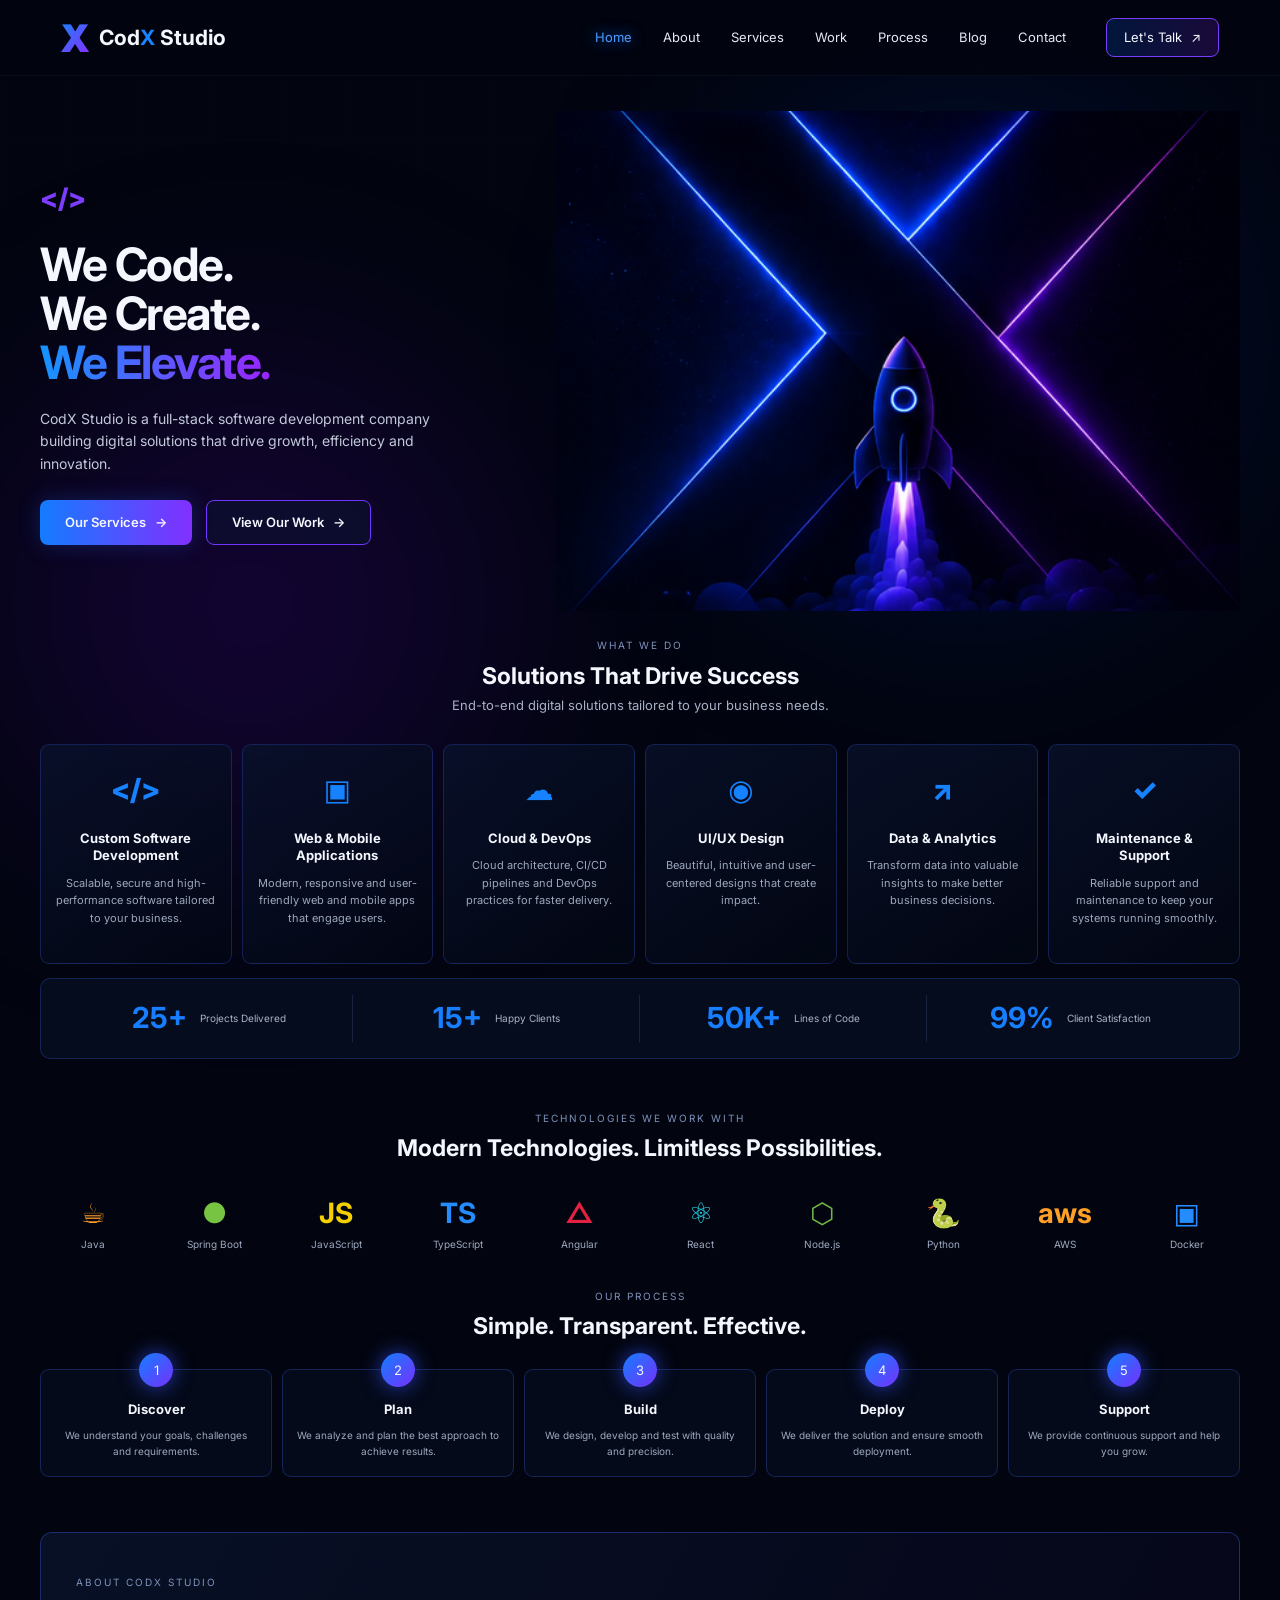
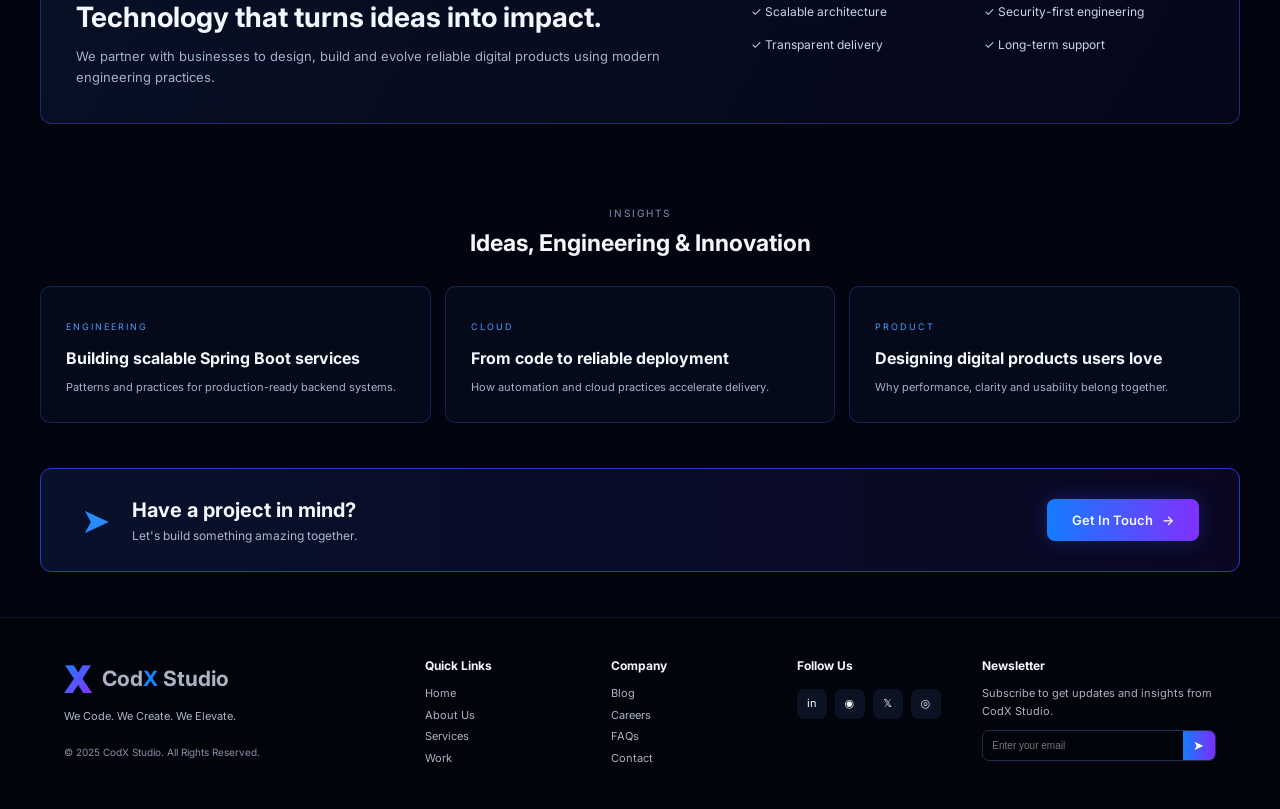
==== index.html @ a3fad28b "code added" ====
<!DOCTYPE html>
<html lang="en">
<head>
  <meta charset="UTF-8" />
  <meta name="viewport" content="width=device-width, initial-scale=1.0" />
  <meta name="description" content="CodX Studio — We Code. We Create. We Elevate." />
  <title>CodX Studio | Software Development</title>
  <link rel="stylesheet" href="css/style.css" />
</head>
<body>
  <div class="bg-grid"></div>
  <div class="glow glow-one"></div>
  <div class="glow glow-two"></div>

  <header class="navbar">
    <a href="#home" class="brand">
      <span class="brand-mark">X</span>
      <span>Cod<span class="brand-x">X</span> Studio</span>
    </a>

    <button class="menu-toggle" aria-label="Open menu">☰</button>

    <nav class="nav-links">
      <a class="active" href="#home">Home</a>
      <a href="#about">About</a>
      <a href="#services">Services</a>
      <a href="#work">Work</a>
      <a href="#process">Process</a>
      <a href="#blog">Blog</a>
      <a href="#contact">Contact</a>
      <a class="mobile-talk" href="#contact">Let's Talk ↗</a>
    </nav>

    <a class="nav-cta" href="#contact">Let's Talk <span>↗</span></a>
  </header>

  <main>
    <section id="home" class="hero section">
      <div class="hero-copy">
        <div class="code-symbol">&lt;/&gt;</div>
        <h1>We Code.<br />We Create.<br /><span>We Elevate.</span></h1>
        <p>CodX Studio is a full-stack software development company building digital solutions that drive growth, efficiency and innovation.</p>
        <div class="hero-actions">
          <a class="btn primary" href="#services">Our Services <span>→</span></a>
          <a class="btn secondary" href="#work">View Our Work <span>→</span></a>
        </div>
      </div>

      <div class="hero-art" aria-hidden="true">
        <div class="neon-x x-one"></div>
        <div class="neon-x x-two"></div>
        <div class="rocket">
          <div class="rocket-window"></div>
          <div class="fin fin-left"></div>
          <div class="fin fin-right"></div>
          <div class="flame"><i></i><i></i><i></i></div>
        </div>
        <div class="clouds"></div>
      </div>
    </section>

    <section id="services" class="section services">
      <div class="section-heading">
        <span>WHAT WE DO</span>
        <h2>Solutions That Drive Success</h2>
        <p>End-to-end digital solutions tailored to your business needs.</p>
      </div>

      <div class="service-grid">
        <article class="service-card">
          <div class="service-icon">&lt;/&gt;</div>
          <h3>Custom Software<br />Development</h3>
          <p>Scalable, secure and high-performance software tailored to your business.</p>
        </article>
        <article class="service-card">
          <div class="service-icon">▣</div>
          <h3>Web &amp; Mobile<br />Applications</h3>
          <p>Modern, responsive and user-friendly web and mobile apps that engage users.</p>
        </article>
        <article class="service-card">
          <div class="service-icon">☁</div>
          <h3>Cloud &amp; DevOps</h3>
          <p>Cloud architecture, CI/CD pipelines and DevOps practices for faster delivery.</p>
        </article>
        <article class="service-card">
          <div class="service-icon">◉</div>
          <h3>UI/UX Design</h3>
          <p>Beautiful, intuitive and user-centered designs that create impact.</p>
        </article>
        <article class="service-card">
          <div class="service-icon">↗</div>
          <h3>Data &amp; Analytics</h3>
          <p>Transform data into valuable insights to make better business decisions.</p>
        </article>
        <article class="service-card">
          <div class="service-icon">✓</div>
          <h3>Maintenance &amp;<br />Support</h3>
          <p>Reliable support and maintenance to keep your systems running smoothly.</p>
        </article>
      </div>

      <div class="stats">
        <div><strong>25+</strong><span>Projects Delivered</span></div>
        <div><strong>15+</strong><span>Happy Clients</span></div>
        <div><strong>50K+</strong><span>Lines of Code</span></div>
        <div><strong>99%</strong><span>Client Satisfaction</span></div>
      </div>
    </section>

    <section id="work" class="section technologies">
      <div class="section-heading">
        <span>TECHNOLOGIES WE WORK WITH</span>
        <h2>Modern Technologies. Limitless Possibilities.</h2>
      </div>
      <div class="tech-grid">
        <div><b>☕</b><span>Java</span></div>
        <div><b>●</b><span>Spring Boot</span></div>
        <div><b>JS</b><span>JavaScript</span></div>
        <div><b>TS</b><span>TypeScript</span></div>
        <div><b>△</b><span>Angular</span></div>
        <div><b>⚛</b><span>React</span></div>
        <div><b>⬡</b><span>Node.js</span></div>
        <div><b>🐍</b><span>Python</span></div>
        <div><b>aws</b><span>AWS</span></div>
        <div><b>▣</b><span>Docker</span></div>
      </div>
    </section>

    <section id="process" class="section process">
      <div class="section-heading">
        <span>OUR PROCESS</span>
        <h2>Simple. Transparent. Effective.</h2>
      </div>
      <div class="process-grid">
        <article><i>1</i><h3>Discover</h3><p>We understand your goals, challenges and requirements.</p></article>
        <article><i>2</i><h3>Plan</h3><p>We analyze and plan the best approach to achieve results.</p></article>
        <article><i>3</i><h3>Build</h3><p>We design, develop and test with quality and precision.</p></article>
        <article><i>4</i><h3>Deploy</h3><p>We deliver the solution and ensure smooth deployment.</p></article>
        <article><i>5</i><h3>Support</h3><p>We provide continuous support and help you grow.</p></article>
      </div>
    </section>

    <section id="about" class="section about">
      <div class="about-card">
        <div>
          <span class="eyebrow">ABOUT CODX STUDIO</span>
          <h2>Technology that turns ideas into impact.</h2>
          <p>We partner with businesses to design, build and evolve reliable digital products using modern engineering practices.</p>
        </div>
        <div class="about-points">
          <span>✓ Scalable architecture</span>
          <span>✓ Security-first engineering</span>
          <span>✓ Transparent delivery</span>
          <span>✓ Long-term support</span>
        </div>
      </div>
    </section>

    <section id="blog" class="section blog">
      <div class="section-heading">
        <span>INSIGHTS</span>
        <h2>Ideas, Engineering &amp; Innovation</h2>
      </div>
      <div class="blog-grid">
        <article><span>ENGINEERING</span><h3>Building scalable Spring Boot services</h3><p>Patterns and practices for production-ready backend systems.</p></article>
        <article><span>CLOUD</span><h3>From code to reliable deployment</h3><p>How automation and cloud practices accelerate delivery.</p></article>
        <article><span>PRODUCT</span><h3>Designing digital products users love</h3><p>Why performance, clarity and usability belong together.</p></article>
      </div>
    </section>

    <section id="contact" class="section contact">
      <div class="contact-card">
        <div class="contact-icon">➤</div>
        <div>
          <h2>Have a project in mind?</h2>
          <p>Let's build something amazing together.</p>
        </div>
        <a class="btn primary" href="mailto:contact@codxstudio.com">Get In Touch <span>→</span></a>
      </div>
    </section>
  </main>

  <footer>
    <div class="footer-brand">
      <a href="#home" class="brand"><span class="brand-mark">X</span><span>Cod<span class="brand-x">X</span> Studio</span></a>
      <p>We Code. We Create. We Elevate.</p>
      <small>© 2025 CodX Studio. All Rights Reserved.</small>
    </div>
    <div>
      <h4>Quick Links</h4>
      <a href="#home">Home</a><a href="#about">About Us</a><a href="#services">Services</a><a href="#work">Work</a>
    </div>
    <div>
      <h4>Company</h4>
      <a href="#blog">Blog</a><a href="#">Careers</a><a href="#">FAQs</a><a href="#contact">Contact</a>
    </div>
    <div>
      <h4>Follow Us</h4>
      <div class="socials"><a href="#">in</a><a href="#">◉</a><a href="#">𝕏</a><a href="#">◎</a></div>
    </div>
    <div>
      <h4>Newsletter</h4>
      <p>Subscribe to get updates and insights from CodX Studio.</p>
      <form id="newsletter">
        <input type="email" placeholder="Enter your email" required />
        <button type="submit">➤</button>
      </form>
    </div>
  </footer>

  <script src="js/main.js"></script>
</body>
</html>
---- css/style.css ----
@import url('https://fonts.googleapis.com/css2?family=Inter:wght@400;500;600;700;800&display=swap');

:root{
  --bg:#02050f;--panel:#070d1c;--text:#f5f7ff;--muted:#a7b0c5;
  --blue:#1677ff;--cyan:#12a9ff;--purple:#8b35ff;--border:rgba(65,110,255,.35);
}
*{box-sizing:border-box;margin:0;padding:0}
html{scroll-behavior:smooth}
body{font-family:Inter,system-ui,sans-serif;background:var(--bg);color:var(--text);line-height:1.6;overflow-x:hidden}
a{color:inherit;text-decoration:none}
.bg-grid{position:fixed;inset:0;pointer-events:none;opacity:.14;background-image:linear-gradient(rgba(60,100,255,.15) 1px,transparent 1px),linear-gradient(90deg,rgba(60,100,255,.15) 1px,transparent 1px);background-size:70px 70px;mask-image:linear-gradient(to bottom,black,transparent 85%);z-index:-2}
.glow{position:fixed;width:500px;height:500px;border-radius:50%;filter:blur(130px);opacity:.15;pointer-events:none;z-index:-1}
.glow-one{background:#004dff;top:10%;right:5%}.glow-two{background:#7b00ff;bottom:5%;left:0}
.navbar{height:76px;display:flex;align-items:center;justify-content:space-between;padding:0 4.8%;position:sticky;top:0;z-index:50;background:rgba(2,5,15,.78);backdrop-filter:blur(16px);border-bottom:1px solid rgba(80,110,200,.08)}
.brand{display:flex;align-items:center;gap:10px;font-size:21px;font-weight:700;white-space:nowrap}
.brand-mark{font-size:38px;line-height:1;font-weight:900;background:linear-gradient(135deg,#1685ff,#8c2cff);-webkit-background-clip:text;color:transparent}
.brand-x{color:#1685ff}
.nav-links{display:flex;gap:31px;margin-left:auto;margin-right:40px}.nav-links a{font-size:13px;color:#e6e9f5;transition:.25s}.nav-links a:hover,.nav-links a.active{color:#4d9cff;text-shadow:0 0 15px #147bff}
.nav-cta,.btn{display:inline-flex;align-items:center;justify-content:center;gap:9px;border-radius:8px;transition:.25s}
.nav-cta{padding:8px 17px;border:1px solid #783cff;background:linear-gradient(90deg,rgba(0,105,255,.18),rgba(139,40,255,.18));font-size:13px}.nav-cta:hover{box-shadow:0 0 25px rgba(60,90,255,.4)}
.menu-toggle{display:none;background:none;border:0;color:white;font-size:24px}
.section{width:min(94%,1200px);margin:auto}
.hero{min-height:500px;display:grid;grid-template-columns:43% 57%;align-items:center;position:relative;padding-top:35px}
.code-symbol{font-size:27px;color:#7e3cff;font-weight:800;margin-bottom:20px}
.hero h1{font-size:46px;line-height:1.06;letter-spacing:-1.5px;margin-bottom:21px}.hero h1 span{background:linear-gradient(90deg,#1594ff,#9a25ff);-webkit-background-clip:text;color:transparent}
.hero-copy>p{max-width:420px;color:#c1c9db;font-size:14px}.hero-actions{display:flex;gap:14px;margin-top:25px}
.btn{padding:11px 25px;font-size:13px;font-weight:600}.btn.primary{background:linear-gradient(90deg,#147cff,#8130ff);box-shadow:0 0 22px rgba(37,101,255,.25)}.btn.secondary{border:1px solid #7137ff;background:rgba(10,20,50,.5)}.btn:hover{transform:translateY(-2px);filter:brightness(1.15)}
.hero-art{height:500px;position:relative;overflow:hidden;background:url('../assets/hero-art.png') center center/100% auto no-repeat}.neon-x{position:absolute;width:310px;height:310px;transform:rotate(45deg);border:2px solid #1680ff;box-shadow:0 0 12px #0878ff,0 0 40px rgba(0,110,255,.35)}.x-one{right:90px;top:-85px}.x-two{right:-80px;top:85px;border-color:#b52cff;box-shadow:0 0 12px #a22cff,0 0 45px rgba(160,0,255,.25)}
.rocket{position:absolute;width:60px;height:155px;right:205px;top:210px;border-radius:50% 50% 45% 45%;background:linear-gradient(90deg,#0a1640,#152a65 50%,#0a163d);border:2px solid #6d8eff;box-shadow:0 0 20px rgba(44,112,255,.7);transform:rotate(0deg);z-index:4}.rocket:before{content:"";position:absolute;left:12px;top:-20px;border-left:17px solid transparent;border-right:17px solid transparent;border-bottom:24px solid #203c87}.rocket-window{width:22px;height:22px;border-radius:50%;border:3px solid #4da4ff;position:absolute;left:17px;top:43px;box-shadow:0 0 12px #168cff}.fin{position:absolute;bottom:12px;width:22px;height:55px;background:#182c69;border:1px solid #6684ff}.fin-left{left:-18px;transform:skewY(35deg)}.fin-right{right:-18px;transform:skewY(-35deg)}.flame{position:absolute;left:11px;bottom:-75px;width:35px;height:85px;background:linear-gradient(#9a42ff,#176cff,transparent);clip-path:polygon(25% 0,75% 0,100% 55%,55% 100%,0 55%);filter:blur(1px)}.flame i{position:absolute;width:7px;height:55px;background:#fff;border-radius:50%;left:14px;top:8px;filter:blur(3px)}.clouds{position:absolute;bottom:5px;left:5%;width:90%;height:85px;background:radial-gradient(ellipse at 15% 70%,#111a5b 0 15%,transparent 16%),radial-gradient(ellipse at 30% 65%,#111a5b 0 18%,transparent 19%),radial-gradient(ellipse at 48% 75%,#10185a 0 20%,transparent 21%),radial-gradient(ellipse at 68% 65%,#10185a 0 17%,transparent 18%),radial-gradient(ellipse at 85% 75%,#10185a 0 18%,transparent 19%);filter:blur(2px)}
.section-heading{text-align:center;margin:20px 0 28px}.section-heading>span,.eyebrow{font-size:10px;letter-spacing:2px;color:#7f92ba}.section-heading h2{font-size:23px;line-height:1.25;margin:5px 0}.section-heading p{font-size:13px;color:var(--muted)}
.service-grid{display:grid;grid-template-columns:repeat(6,1fr);gap:10px}.service-card{min-height:220px;border:1px solid rgba(67,105,255,.25);border-radius:9px;padding:22px 14px;text-align:center;background:linear-gradient(145deg,rgba(9,18,43,.82),rgba(3,7,20,.8));transition:.3s}.service-card:hover{transform:translateY(-5px);border-color:#216cff;box-shadow:0 12px 40px rgba(15,82,255,.12)}.service-icon{font-size:29px;font-weight:800;color:#1682ff;margin-bottom:16px}.service-card h3{font-size:13px;line-height:1.35}.service-card p{font-size:11px;color:#9da8bd;margin-top:10px;line-height:1.6}
.stats{margin-top:14px;border:1px solid rgba(67,105,255,.25);border-radius:10px;padding:16px 25px;display:grid;grid-template-columns:repeat(4,1fr);background:rgba(8,16,36,.7)}.stats div{display:flex;align-items:center;gap:13px;justify-content:center;border-right:1px solid rgba(95,120,190,.22)}.stats div:last-child{border:0}.stats strong{font-size:29px;color:#167eff}.stats span{font-size:10px;color:#aab3c7}
.technologies{padding-top:25px}.tech-grid{display:grid;grid-template-columns:repeat(10,1fr);gap:15px}.tech-grid div{text-align:center;color:#9ea9c0;font-size:10px}.tech-grid b{height:45px;display:block;font-size:28px;color:#2185ff;line-height:45px}.tech-grid div:nth-child(1) b{color:#ff9f27}.tech-grid div:nth-child(2) b{color:#76c442}.tech-grid div:nth-child(3) b{color:#f5d000}.tech-grid div:nth-child(4) b{color:#258cff}.tech-grid div:nth-child(5) b{color:#e32143}.tech-grid div:nth-child(6) b{color:#27d9f2}.tech-grid div:nth-child(7) b{color:#70b647}.tech-grid div:nth-child(8) b{color:#4fa4ff}.tech-grid div:nth-child(9) b{color:#ff9f27}.tech-grid div:nth-child(10) b{color:#258cff}
.process{padding-top:10px}.process-grid{display:grid;grid-template-columns:repeat(5,1fr);gap:10px}.process-grid article{position:relative;text-align:center;border:1px solid rgba(67,105,255,.28);border-radius:9px;padding:29px 14px 17px;background:rgba(7,14,31,.65)}.process-grid i{position:absolute;top:-17px;left:50%;transform:translateX(-50%);width:34px;height:34px;border-radius:50%;display:grid;place-items:center;background:linear-gradient(135deg,#147dff,#7532ff);font-style:normal;font-size:13px;box-shadow:0 0 20px rgba(54,79,255,.7)}.process-grid h3{font-size:13px}.process-grid p{font-size:10px;color:#9da8bd;margin-top:7px}
.about{padding-top:55px}.about-card{display:grid;grid-template-columns:1.4fr 1fr;gap:40px;padding:35px;border:1px solid var(--border);border-radius:12px;background:linear-gradient(120deg,rgba(9,19,43,.8),rgba(8,7,30,.7))}.about-card h2{font-size:28px;line-height:1.2;margin:7px 0 12px}.about-card p{color:var(--muted);font-size:13px}.about-points{display:grid;grid-template-columns:1fr 1fr;gap:14px;align-content:center}.about-points span{font-size:12px;color:#cbd4e8}
.blog{padding-top:55px}.blog-grid{display:grid;grid-template-columns:repeat(3,1fr);gap:14px}.blog-grid article{border:1px solid rgba(67,105,255,.25);border-radius:10px;padding:25px;background:rgba(7,14,31,.7)}.blog-grid span{font-size:9px;color:#4e9bff;letter-spacing:2px}.blog-grid h3{font-size:16px;margin:8px 0}.blog-grid p{font-size:11px;color:var(--muted)}
.contact{padding:45px 0}.contact-card{display:flex;align-items:center;gap:22px;border:1px solid #2738c8;border-radius:11px;padding:23px 40px;background:linear-gradient(90deg,rgba(9,20,48,.85),rgba(12,8,38,.85))}.contact-icon{font-size:35px;color:#278dff}.contact-card h2{font-size:20px}.contact-card p{font-size:12px;color:#abb5c8}.contact-card .btn{margin-left:auto}
footer{border-top:1px solid rgba(80,110,180,.15);padding:38px 5%;display:grid;grid-template-columns:1.7fr .8fr .8fr .8fr 1.2fr;gap:30px;background:#01040b}footer .brand{margin-bottom:10px}footer p,footer a{display:block;font-size:11px;color:#aab3c5;margin:4px 0}footer h4{font-size:12px;margin-bottom:10px}footer small{font-size:10px;color:#8790a4;display:block;margin-top:18px}.socials{display:flex;gap:8px}.socials a{width:30px;height:30px;border-radius:7px;background:#0b1224;display:grid;place-items:center;color:white}.socials a:hover{background:#17265b}#newsletter{display:flex;margin-top:10px;border:1px solid #202d4d;border-radius:7px;overflow:hidden}#newsletter input{min-width:0;width:100%;background:transparent;border:0;outline:0;color:white;padding:9px;font-size:10px}#newsletter button{border:0;background:linear-gradient(90deg,#147dff,#7c2dff);color:#fff;width:38px}
@media(max-width:900px){.nav-links{display:none}.nav-cta{margin-left:auto;margin-right:15px}.menu-toggle{display:block}.hero{grid-template-columns:1fr}.hero-art{position:absolute;inset:0;opacity:.35;z-index:-1}.hero-copy{padding:55px 5%}.service-grid{grid-template-columns:repeat(3,1fr)}.tech-grid{grid-template-columns:repeat(5,1fr)}.process-grid{grid-template-columns:repeat(2,1fr)}footer{grid-template-columns:repeat(2,1fr)}}
@media(max-width:600px){.navbar{padding:0 20px}.brand{font-size:18px}.nav-cta{display:none}.hero{min-height:600px}.hero h1{font-size:39px}.hero-actions{flex-direction:column;width:fit-content}.service-grid,.blog-grid,.process-grid,.stats{grid-template-columns:1fr}.tech-grid{grid-template-columns:repeat(2,1fr)}.stats div{border-right:0;border-bottom:1px solid rgba(95,120,190,.22);padding:10px}.about-card{grid-template-columns:1fr;padding:25px}.contact-card{flex-wrap:wrap;padding:25px}.contact-card .btn{margin-left:0}footer{grid-template-columns:1fr}}

.hero-art .neon-x,.hero-art .rocket,.hero-art .clouds{display:none}

/* Responsive mobile navigation */
.mobile-talk{display:none}
@media(max-width:900px){
  .menu-toggle{display:block;cursor:pointer;z-index:60}
  .nav-links{
    display:none;
    position:absolute;
    top:76px;
    left:15px;
    right:15px;
    margin:0;
    padding:14px;
    flex-direction:column;
    gap:0;
    background:rgba(3,7,20,.98);
    border:1px solid rgba(67,105,255,.4);
    border-radius:12px;
    box-shadow:0 18px 45px rgba(0,0,0,.45);
    z-index:55;
  }
  .nav-links.mobile-open{display:flex}
  .nav-links a{display:block;padding:12px 14px;border-radius:7px}
  .nav-links a:hover,.nav-links a.active{background:rgba(25,83,210,.14)}
  .nav-links .mobile-talk{
    display:block;
    margin-top:8px;
    text-align:center;
    background:linear-gradient(90deg,#147cff,#8130ff);
    color:#fff;
  }
  .nav-cta{display:inline-flex;margin-left:auto;margin-right:14px}
}
@media(max-width:600px){
  .nav-cta{display:none}
  .hero-art{background-size:auto 100%;background-position:center center;opacity:.38}
}
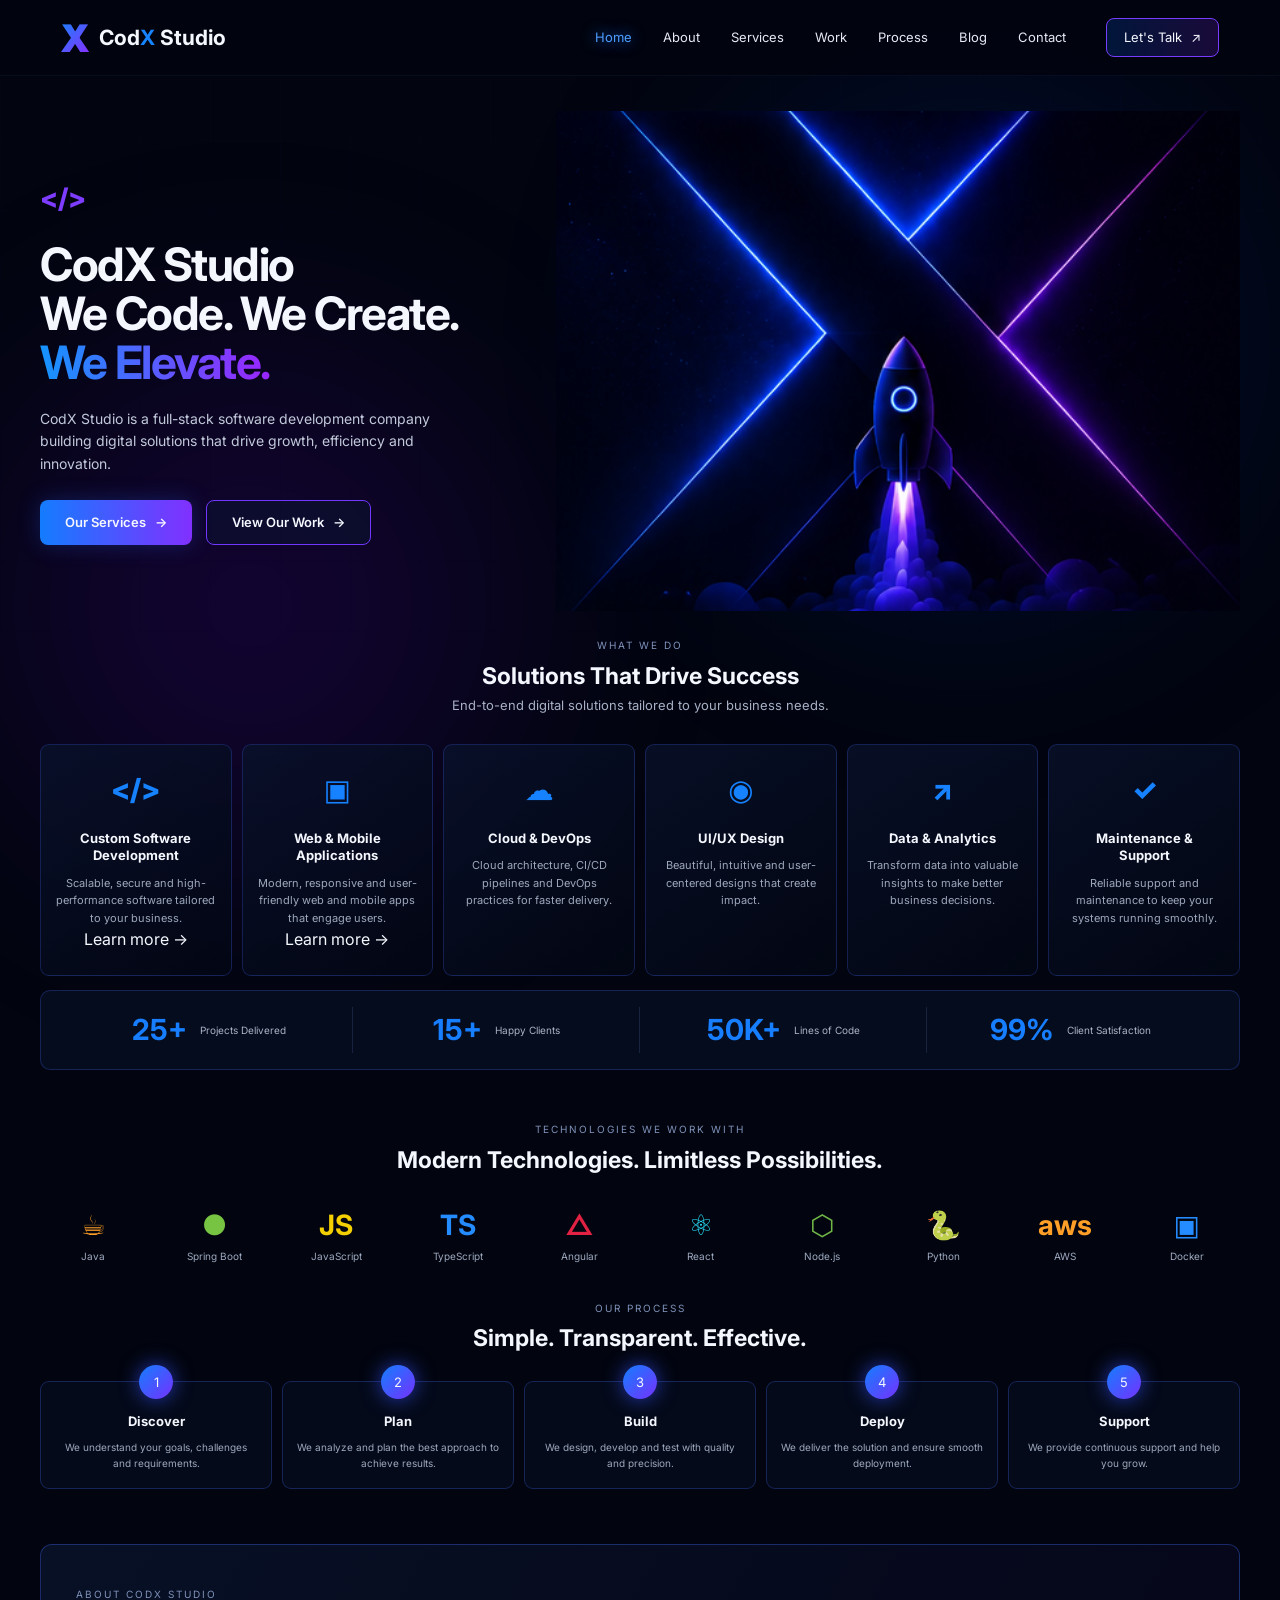
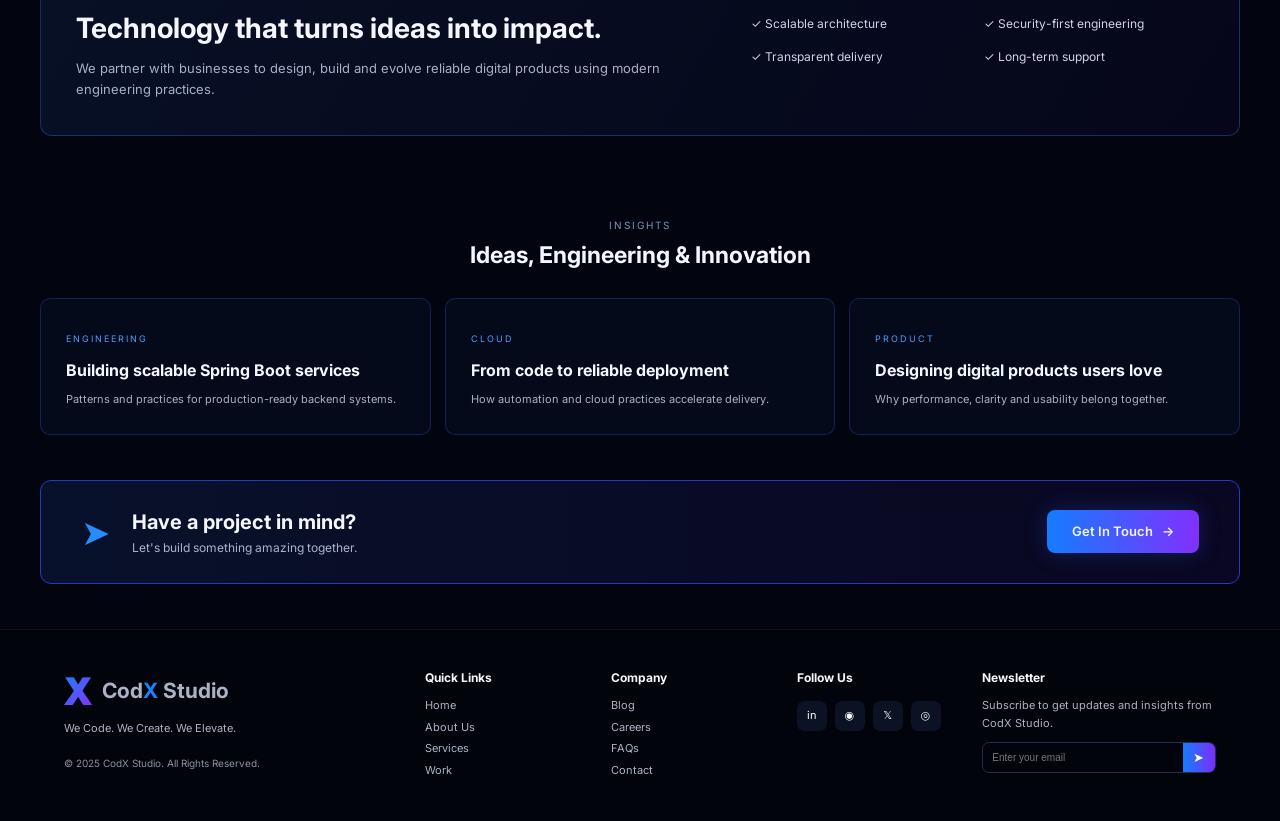
==== commit 2f617871: "meta tag added" ====
--- a/index.html
+++ b/index.html
@@ -3,9 +3,33 @@
 <head>
   <meta charset="UTF-8" />
   <meta name="viewport" content="width=device-width, initial-scale=1.0" />
-  <meta name="description" content="CodX Studio — We Code. We Create. We Elevate." />
-  <title>CodX Studio | Software Development</title>
+  <meta name="robots" content="index, follow, max-snippet:-1, max-image-preview:large, max-video-preview:-1" />
+  <meta name="description" content="CodX Studio builds custom software, web applications, cloud solutions, and digital products that help businesses grow faster and operate smarter." />
+  <meta name="keywords" content="CodX Studio, software development company, custom software, web development, mobile apps, cloud solutions, UI/UX design, digital products" />
+  <meta name="author" content="CodX Studio" />
+  <meta property="og:title" content="CodX Studio | Custom Software Development Company" />
+  <meta property="og:description" content="CodX Studio builds custom software, web applications, cloud solutions, and digital products that help businesses grow faster." />
+  <meta property="og:type" content="website" />
+  <meta property="og:url" content="https://www.codxstudio.com/" />
+  <meta name="twitter:card" content="summary_large_image" />
+  <meta name="twitter:title" content="CodX Studio | Custom Software Development Company" />
+  <meta name="twitter:description" content="CodX Studio builds custom software, web applications, cloud solutions, and digital products that help businesses grow faster." />
+  <link rel="canonical" href="https://www.codxstudio.com/" />
+  <title>CodX Studio | Custom Software Development Company</title>
   <link rel="stylesheet" href="css/style.css" />
+  <script type="application/ld+json">
+    {
+      "@context": "https://schema.org",
+      "@type": "Organization",
+      "name": "CodX Studio",
+      "url": "https://www.codxstudio.com",
+      "description": "CodX Studio builds custom software, web applications, cloud solutions, and digital products for modern businesses.",
+      "sameAs": [
+        "https://www.linkedin.com",
+        "https://www.instagram.com"
+      ]
+    }
+  </script>
 </head>
 <body>
   <div class="bg-grid"></div>
@@ -38,7 +62,7 @@
     <section id="home" class="hero section">
       <div class="hero-copy">
         <div class="code-symbol">&lt;/&gt;</div>
-        <h1>We Code.<br />We Create.<br /><span>We Elevate.</span></h1>
+        <h1>CodX Studio<br />We Code. We Create.<br /><span>We Elevate.</span></h1>
         <p>CodX Studio is a full-stack software development company building digital solutions that drive growth, efficiency and innovation.</p>
         <div class="hero-actions">
           <a class="btn primary" href="#services">Our Services <span>→</span></a>
@@ -71,11 +95,13 @@
           <div class="service-icon">&lt;/&gt;</div>
           <h3>Custom Software<br />Development</h3>
           <p>Scalable, secure and high-performance software tailored to your business.</p>
+          <a class="service-link" href="custom-software-development.html">Learn more →</a>
         </article>
         <article class="service-card">
           <div class="service-icon">▣</div>
           <h3>Web &amp; Mobile<br />Applications</h3>
           <p>Modern, responsive and user-friendly web and mobile apps that engage users.</p>
+          <a class="service-link" href="web-development.html">Learn more →</a>
         </article>
         <article class="service-card">
           <div class="service-icon">☁</div>
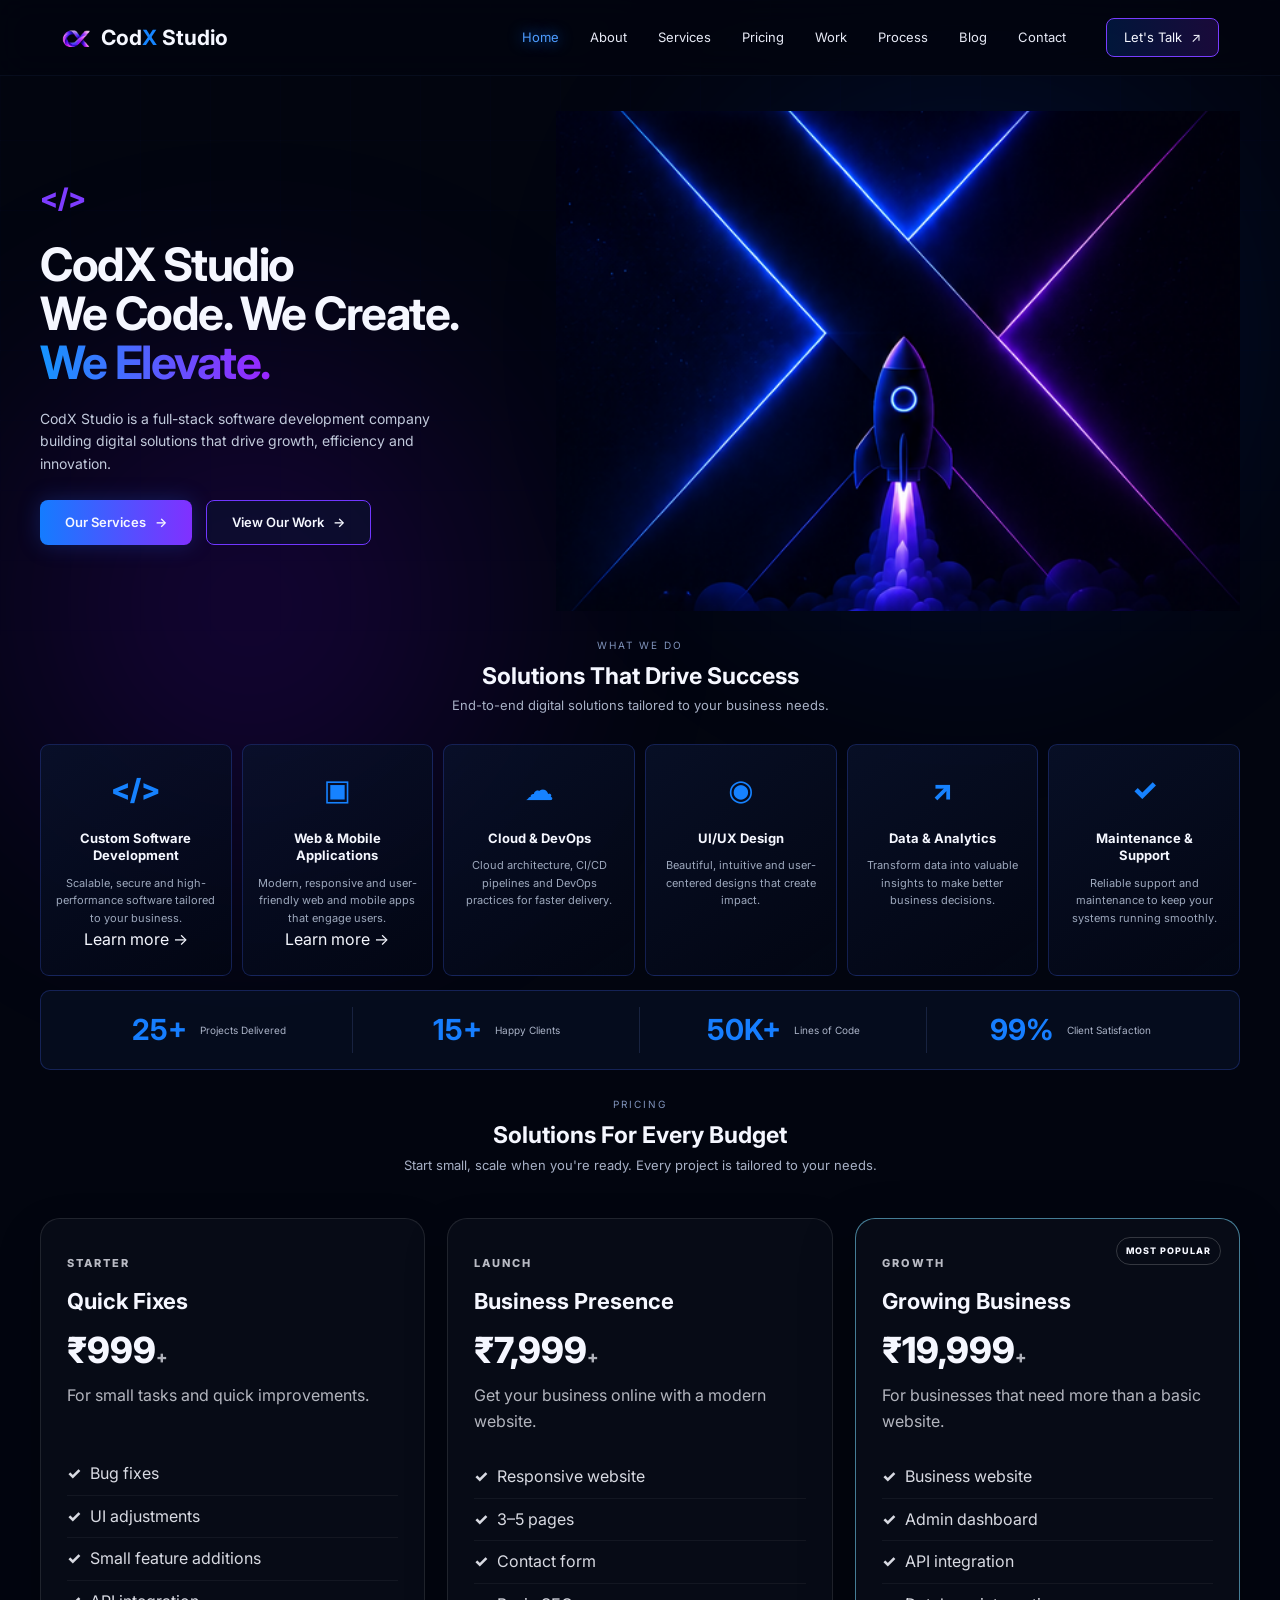
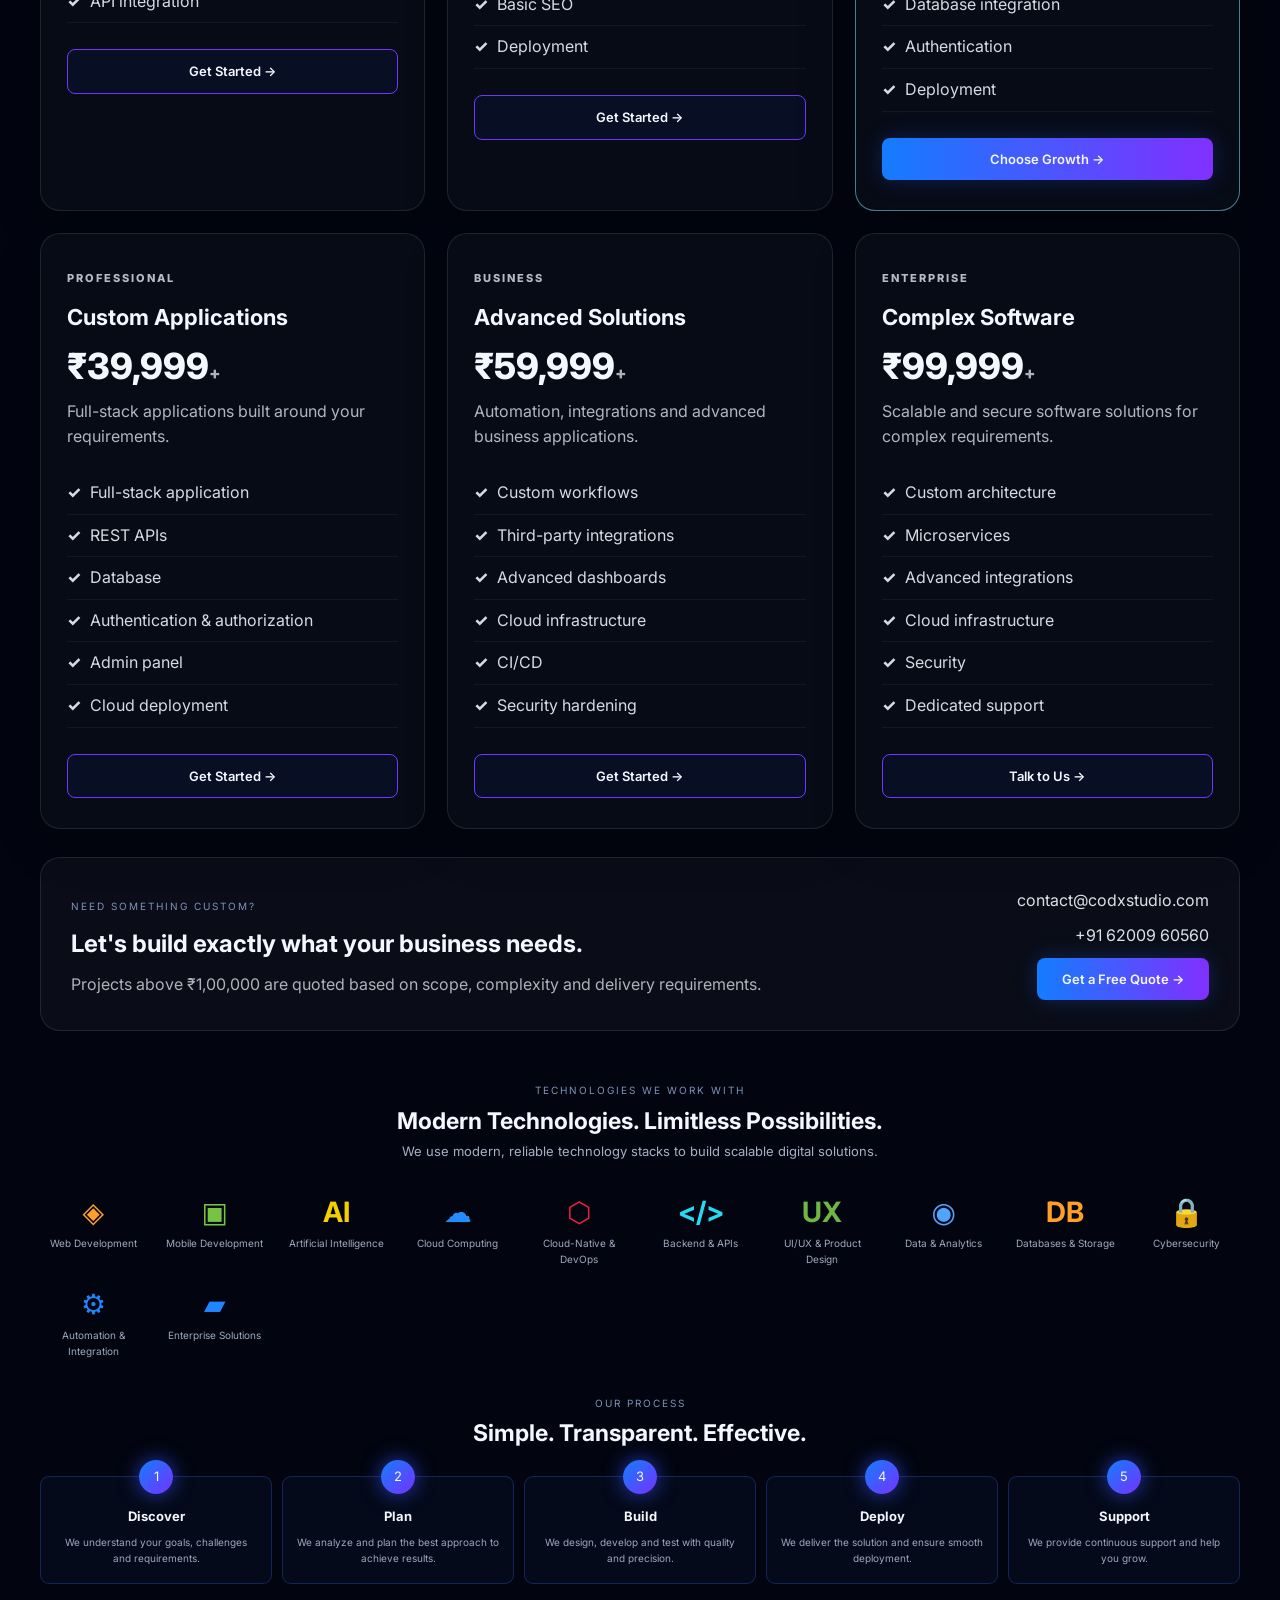
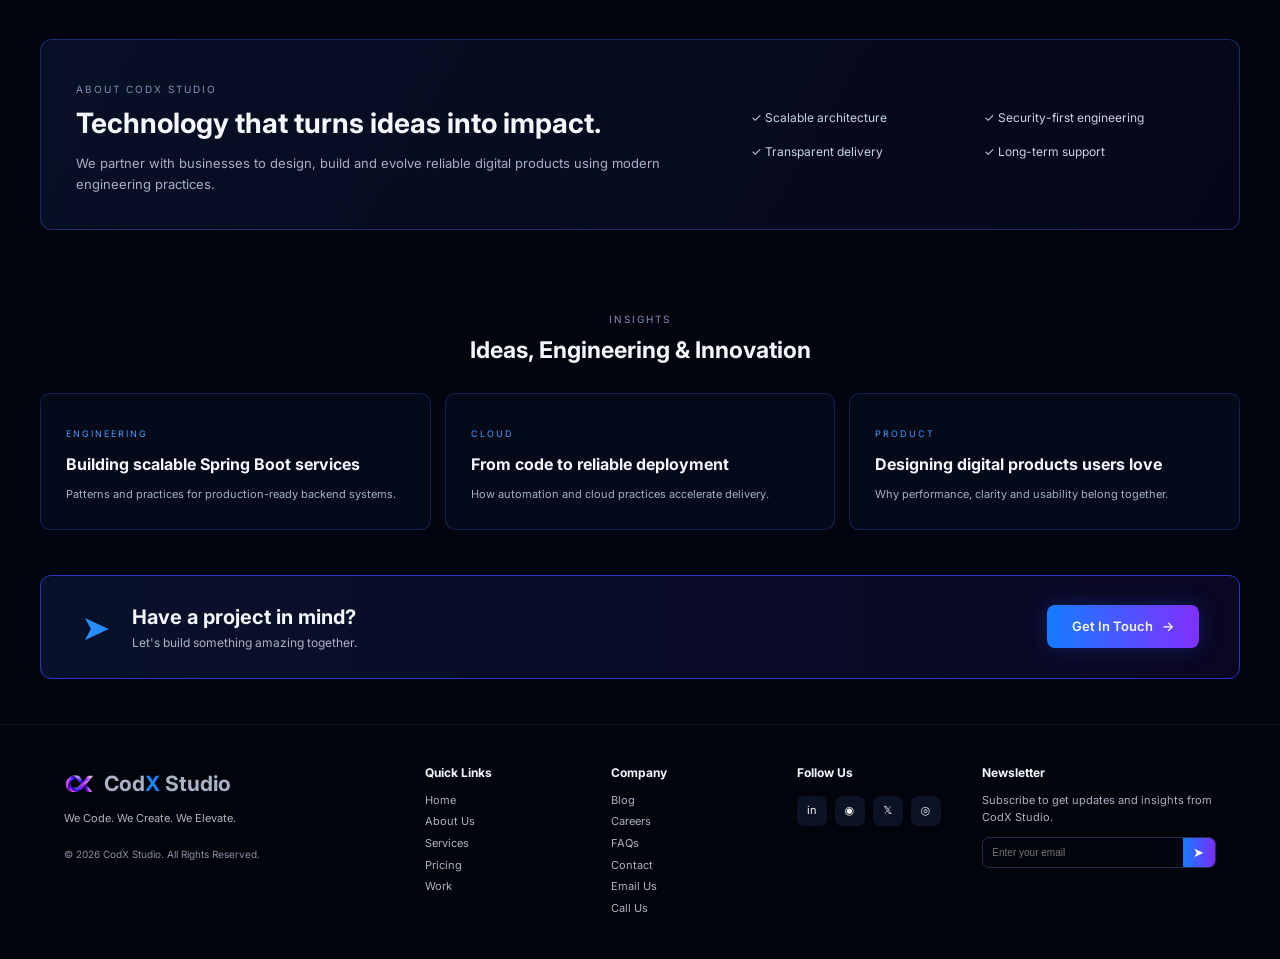
==== commit 107baffe: "logo and favicon added" ====
--- a/index.html
+++ b/index.html
@@ -16,7 +16,179 @@
   <meta name="twitter:description" content="CodX Studio builds custom software, web applications, cloud solutions, and digital products that help businesses grow faster." />
   <link rel="canonical" href="https://www.codxstudio.com/" />
   <title>CodX Studio | Custom Software Development Company</title>
+    <link
+        rel="icon"
+        type="image/png"
+        href="favicon.png"
+    />
   <link rel="stylesheet" href="css/style.css" />
+
+  <style>
+    /* CodX Studio Pricing */
+    .pricing {
+      position: relative;
+    }
+
+    .pricing-grid {
+      display: grid;
+      grid-template-columns: repeat(3, minmax(0, 1fr));
+      gap: 22px;
+      margin-top: 42px;
+    }
+
+    .pricing-card {
+      position: relative;
+      padding: 30px 26px;
+      border: 1px solid rgba(255,255,255,.10);
+      border-radius: 20px;
+      background: rgba(10, 14, 25, .72);
+      box-shadow: 0 18px 45px rgba(0,0,0,.20);
+      transition: transform .25s ease, border-color .25s ease;
+    }
+
+    .pricing-card:hover {
+      transform: translateY(-6px);
+      border-color: rgba(255,255,255,.25);
+    }
+
+    .pricing-card.featured {
+      border-color: rgba(120, 220, 255, .55);
+      box-shadow: 0 20px 55px rgba(0,0,0,.30);
+    }
+
+    .pricing-badge {
+      display: inline-block;
+      font-size: 11px;
+      font-weight: 800;
+      letter-spacing: 2px;
+      opacity: .75;
+      margin-bottom: 12px;
+    }
+
+    .pricing-card h3 {
+      margin: 0 0 12px;
+      font-size: 22px;
+    }
+
+    .pricing-card .price {
+      font-size: 36px;
+      font-weight: 800;
+      line-height: 1.1;
+      margin-bottom: 12px;
+    }
+
+    .pricing-card .price span {
+      font-size: 17px;
+      opacity: .7;
+    }
+
+    .pricing-card > p {
+      min-height: 48px;
+      opacity: .72;
+      line-height: 1.6;
+    }
+
+    .pricing-card ul {
+      list-style: none;
+      padding: 0;
+      margin: 22px 0 26px;
+    }
+
+    .pricing-card li {
+      padding: 8px 0;
+      opacity: .88;
+      border-bottom: 1px solid rgba(255,255,255,.06);
+    }
+
+    .pricing-card li::before {
+      content: "✓";
+      margin-right: 9px;
+      font-weight: 800;
+    }
+
+    .pricing-card .btn {
+      width: 100%;
+      text-align: center;
+      box-sizing: border-box;
+    }
+
+    .popular {
+      position: absolute;
+      top: 18px;
+      right: 18px;
+      padding: 6px 9px;
+      border-radius: 999px;
+      font-size: 9px;
+      font-weight: 800;
+      letter-spacing: 1px;
+      border: 1px solid rgba(255,255,255,.18);
+    }
+
+    .pricing-custom {
+      margin-top: 28px;
+      padding: 30px;
+      border-radius: 20px;
+      border: 1px solid rgba(255,255,255,.10);
+      background: rgba(255,255,255,.035);
+      display: flex;
+      align-items: center;
+      justify-content: space-between;
+      gap: 30px;
+    }
+
+    .pricing-custom h3 {
+      margin: 8px 0;
+      font-size: 24px;
+    }
+
+    .pricing-custom p {
+      margin: 0;
+      opacity: .7;
+    }
+
+    .pricing-contact {
+      display: flex;
+      flex-direction: column;
+      align-items: flex-end;
+      gap: 9px;
+      white-space: nowrap;
+    }
+
+    .pricing-contact a:not(.btn) {
+      text-decoration: none;
+      opacity: .9;
+    }
+
+    @media (max-width: 1000px) {
+      .pricing-grid {
+        grid-template-columns: repeat(2, minmax(0, 1fr));
+      }
+
+      .pricing-custom {
+        flex-direction: column;
+        align-items: flex-start;
+      }
+
+      .pricing-contact {
+        align-items: flex-start;
+      }
+    }
+
+    @media (max-width: 650px) {
+      .pricing-grid {
+        grid-template-columns: 1fr;
+      }
+
+      .pricing-card {
+        padding: 26px 22px;
+      }
+
+      .pricing-custom {
+        padding: 24px 20px;
+      }
+    }
+  </style>
+
   <script type="application/ld+json">
     {
       "@context": "https://schema.org",
@@ -30,6 +202,7 @@
       ]
     }
   </script>
+
 </head>
 <body>
   <div class="bg-grid"></div>
@@ -38,7 +211,8 @@
 
   <header class="navbar">
     <a href="#home" class="brand">
-      <span class="brand-mark">X</span>
+      <!-- <span class="brand-mark">X</span> -->
+       <img src="logo-1.png" alt="logo" class="brand-mark" style="width: 30px; height: 30px;">
       <span>Cod<span class="brand-x">X</span> Studio</span>
     </a>
 
@@ -48,6 +222,7 @@
       <a class="active" href="#home">Home</a>
       <a href="#about">About</a>
       <a href="#services">Services</a>
+      <a href="#pricing">Pricing</a>
       <a href="#work">Work</a>
       <a href="#process">Process</a>
       <a href="#blog">Blog</a>
@@ -70,16 +245,16 @@
         </div>
       </div>
 
-      <div class="hero-art" aria-hidden="true">
-        <div class="neon-x x-one"></div>
-        <div class="neon-x x-two"></div>
-        <div class="rocket">
-          <div class="rocket-window"></div>
-          <div class="fin fin-left"></div>
-          <div class="fin fin-right"></div>
-          <div class="flame"><i></i><i></i><i></i></div>
-        </div>
-        <div class="clouds"></div>
+      <div class="hero-art hero-wow" aria-hidden="true">
+        <div class="hero-orbit orbit-one"></div>
+        <div class="hero-orbit orbit-two"></div>
+        <div class="hero-orbit orbit-three"></div>
+        <div class="hero-grid-lines"></div>
+        <div class="hero-particle p1"></div>
+        <div class="hero-particle p2"></div>
+        <div class="hero-particle p3"></div>
+        <div class="hero-particle p4"></div>
+        <div class="hero-particle p5"></div>
       </div>
     </section>
 
@@ -133,22 +308,144 @@
       </div>
     </section>
 
+
+    <section id="pricing" class="section pricing">
+      <div class="section-heading">
+        <span>PRICING</span>
+        <h2>Solutions For Every Budget</h2>
+        <p>Start small, scale when you're ready. Every project is tailored to your needs.</p>
+      </div>
+
+      <div class="pricing-grid">
+        <article class="pricing-card">
+          <span class="pricing-badge">STARTER</span>
+          <h3>Quick Fixes</h3>
+          <div class="price">₹999<span>+</span></div>
+          <p>For small tasks and quick improvements.</p>
+          <ul>
+            <li>Bug fixes</li>
+            <li>UI adjustments</li>
+            <li>Small feature additions</li>
+            <li>API integration</li>
+          </ul>
+          <a class="btn secondary" href="mailto:contact@codxstudio.com?subject=Starter%20Project%20Enquiry">Get Started →</a>
+        </article>
+
+        <article class="pricing-card">
+          <span class="pricing-badge">LAUNCH</span>
+          <h3>Business Presence</h3>
+          <div class="price">₹7,999<span>+</span></div>
+          <p>Get your business online with a modern website.</p>
+          <ul>
+            <li>Responsive website</li>
+            <li>3–5 pages</li>
+            <li>Contact form</li>
+            <li>Basic SEO</li>
+            <li>Deployment</li>
+          </ul>
+          <a class="btn secondary" href="mailto:contact@codxstudio.com?subject=Launch%20Package%20Enquiry">Get Started →</a>
+        </article>
+
+        <article class="pricing-card featured">
+          <span class="pricing-badge">GROWTH</span>
+          <div class="popular">MOST POPULAR</div>
+          <h3>Growing Business</h3>
+          <div class="price">₹19,999<span>+</span></div>
+          <p>For businesses that need more than a basic website.</p>
+          <ul>
+            <li>Business website</li>
+            <li>Admin dashboard</li>
+            <li>API integration</li>
+            <li>Database integration</li>
+            <li>Authentication</li>
+            <li>Deployment</li>
+          </ul>
+          <a class="btn primary" href="mailto:contact@codxstudio.com?subject=Growth%20Package%20Enquiry">Choose Growth →</a>
+        </article>
+
+        <article class="pricing-card">
+          <span class="pricing-badge">PROFESSIONAL</span>
+          <h3>Custom Applications</h3>
+          <div class="price">₹39,999<span>+</span></div>
+          <p>Full-stack applications built around your requirements.</p>
+          <ul>
+            <li>Full-stack application</li>
+            <li>REST APIs</li>
+            <li>Database</li>
+            <li>Authentication &amp; authorization</li>
+            <li>Admin panel</li>
+            <li>Cloud deployment</li>
+          </ul>
+          <a class="btn secondary" href="mailto:contact@codxstudio.com?subject=Professional%20Package%20Enquiry">Get Started →</a>
+        </article>
+
+        <article class="pricing-card">
+          <span class="pricing-badge">BUSINESS</span>
+          <h3>Advanced Solutions</h3>
+          <div class="price">₹59,999<span>+</span></div>
+          <p>Automation, integrations and advanced business applications.</p>
+          <ul>
+            <li>Custom workflows</li>
+            <li>Third-party integrations</li>
+            <li>Advanced dashboards</li>
+            <li>Cloud infrastructure</li>
+            <li>CI/CD</li>
+            <li>Security hardening</li>
+          </ul>
+          <a class="btn secondary" href="mailto:contact@codxstudio.com?subject=Business%20Package%20Enquiry">Get Started →</a>
+        </article>
+
+        <article class="pricing-card">
+          <span class="pricing-badge">ENTERPRISE</span>
+          <h3>Complex Software</h3>
+          <div class="price">₹99,999<span>+</span></div>
+          <p>Scalable and secure software solutions for complex requirements.</p>
+          <ul>
+            <li>Custom architecture</li>
+            <li>Microservices</li>
+            <li>Advanced integrations</li>
+            <li>Cloud infrastructure</li>
+            <li>Security</li>
+            <li>Dedicated support</li>
+          </ul>
+          <a class="btn secondary" href="mailto:contact@codxstudio.com?subject=Enterprise%20Package%20Enquiry">Talk to Us →</a>
+        </article>
+      </div>
+
+      <div class="pricing-custom">
+        <div>
+          <span class="eyebrow">NEED SOMETHING CUSTOM?</span>
+          <h3>Let's build exactly what your business needs.</h3>
+          <p>Projects above ₹1,00,000 are quoted based on scope, complexity and delivery requirements.</p>
+        </div>
+        <div class="pricing-contact">
+          <a href="mailto:contact@codxstudio.com">contact@codxstudio.com</a>
+          <a href="tel:+916200960560">+91 62009 60560</a>
+          <a class="btn primary" href="mailto:contact@codxstudio.com?subject=Custom%20Project%20Quote">Get a Free Quote →</a>
+        </div>
+      </div>
+    </section>
+
     <section id="work" class="section technologies">
       <div class="section-heading">
         <span>TECHNOLOGIES WE WORK WITH</span>
         <h2>Modern Technologies. Limitless Possibilities.</h2>
-      </div>
+        <p>We use modern, reliable technology stacks to build scalable digital solutions.</p>
+      </div>
+
       <div class="tech-grid">
-        <div><b>☕</b><span>Java</span></div>
-        <div><b>●</b><span>Spring Boot</span></div>
-        <div><b>JS</b><span>JavaScript</span></div>
-        <div><b>TS</b><span>TypeScript</span></div>
-        <div><b>△</b><span>Angular</span></div>
-        <div><b>⚛</b><span>React</span></div>
-        <div><b>⬡</b><span>Node.js</span></div>
-        <div><b>🐍</b><span>Python</span></div>
-        <div><b>aws</b><span>AWS</span></div>
-        <div><b>▣</b><span>Docker</span></div>
+        <div><b>◈</b><span>Web Development</span></div>
+        <div><b>▣</b><span>Mobile Development</span></div>
+        <div><b>AI</b><span>Artificial Intelligence</span></div>
+        <div><b>☁</b><span>Cloud Computing</span></div>
+        <div><b>⬡</b><span>Cloud-Native &amp; DevOps</span></div>
+        <div><b>&lt;/&gt;</b><span>Backend &amp; APIs</span></div>
+        <div><b>UX</b><span>UI/UX &amp; Product Design</span></div>
+        <div><b>◉</b><span>Data &amp; Analytics</span></div>
+        <div><b>DB</b><span>Databases &amp; Storage</span></div>
+        <div><b>🔒</b><span>Cybersecurity</span></div>
+        <div><b>⚙</b><span>Automation &amp; Integration</span></div>
+        <div><b>▰</b><span>Enterprise Solutions</span></div>
       </div>
     </section>
 
@@ -208,17 +505,19 @@
 
   <footer>
     <div class="footer-brand">
-      <a href="#home" class="brand"><span class="brand-mark">X</span><span>Cod<span class="brand-x">X</span> Studio</span></a>
+      <!-- <a href="#home" class="brand"><span class="brand-mark">X</span><span>Cod<span class="brand-x">X</span> Studio</span></a> -->
+              <a href="#home" class="brand"><img src="logo-1.png" alt="logo" class="brand-mark" style="width: 30px; height: 30px;"> <span>Cod<span class="brand-x">X</span> Studio</span></a>
+              
       <p>We Code. We Create. We Elevate.</p>
-      <small>© 2025 CodX Studio. All Rights Reserved.</small>
+      <small>© 2026 CodX Studio. All Rights Reserved.</small>
     </div>
     <div>
       <h4>Quick Links</h4>
-      <a href="#home">Home</a><a href="#about">About Us</a><a href="#services">Services</a><a href="#work">Work</a>
+      <a href="#home">Home</a><a href="#about">About Us</a><a href="#services">Services</a><a href="#pricing">Pricing</a><a href="#work">Work</a>
     </div>
     <div>
       <h4>Company</h4>
-      <a href="#blog">Blog</a><a href="#">Careers</a><a href="#">FAQs</a><a href="#contact">Contact</a>
+      <a href="#blog">Blog</a><a href="#">Careers</a><a href="#">FAQs</a><a href="#contact">Contact</a><a href="mailto:contact@codxstudio.com">Email Us</a><a href="tel:+916200960560">Call Us</a>
     </div>
     <div>
       <h4>Follow Us</h4>
